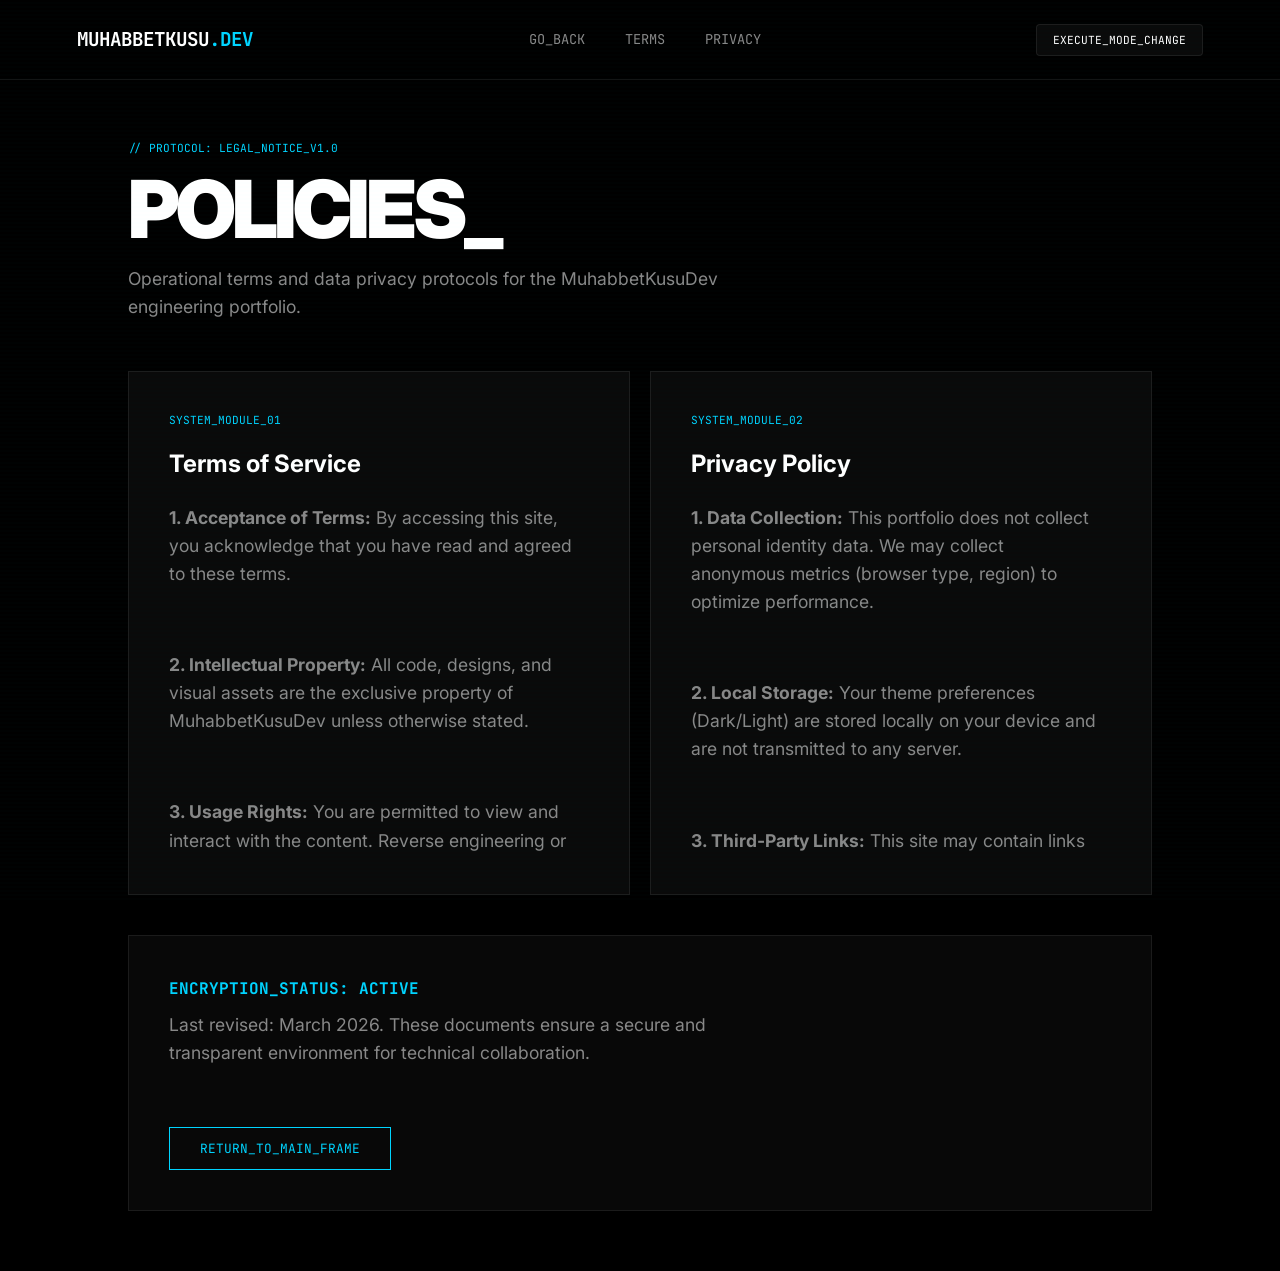
==== legal.html @ ad4958ea "update 2.0" ====
<!DOCTYPE html>
<html lang="en" data-theme="dark">
<head>
    <meta charset="UTF-8">
    <meta name="viewport" content="width=device-width, initial-scale=1.0">
    <title>Legal | MuhabbetKusuDev</title>
    <link href="https://fonts.googleapis.com/css2?family=JetBrains+Mono:wght@300;400;700&family=Inter:wght@300;400;700;900&display=swap" rel="stylesheet">
    <style>
        :root {
            --bg: #000000;
            --surface: #0a0a0a;
            --glass: rgba(255, 255, 255, 0.03);
            --border: rgba(255, 255, 255, 0.08);
            --accent: #00d4ff;
            --accent-glow: rgba(0, 212, 255, 0.2);
            --text-main: #ffffff;
            --text-dim: #888888;
            --font-mono: 'JetBrains Mono', monospace;
            --font-sans: 'Inter', sans-serif;
        }

        [data-theme="light"] {
            --bg: #f5f5f7;
            --surface: #ffffff;
            --glass: rgba(0, 0, 0, 0.02);
            --border: rgba(0, 0, 0, 0.1);
            --text-main: #000000;
            --text-dim: #666666;
            --accent: #0088cc;
        }

        * {
            margin: 0;
            padding: 0;
            box-sizing: border-box;
            cursor: crosshair;
        }

        body {
            background-color: var(--bg);
            color: var(--text-main);
            font-family: var(--font-sans);
            overflow-x: hidden;
            line-height: 1.6;
            transition: background 0.4s ease;
        }

        .scanline {
            position: fixed;
            top: 0;
            left: 0;
            width: 100%;
            height: 100%;
            background: linear-gradient(to bottom, transparent 50%, rgba(0, 212, 255, 0.02) 50%);
            background-size: 100% 4px;
            z-index: 9999;
            pointer-events: none;
            opacity: 0.5;
        }

        nav {
            position: fixed;
            top: 0;
            width: 100%;
            height: 80px;
            display: flex;
            justify-content: space-between;
            align-items: center;
            padding: 0 6%;
            z-index: 1000;
            backdrop-filter: blur(20px);
            border-bottom: 1px solid var(--border);
        }

        .logo {
            font-family: var(--font-mono);
            font-weight: 700;
            font-size: 1.2rem;
            letter-spacing: -1px;
        }

        .logo span { color: var(--accent); }

        .nav-items { display: flex; gap: 40px; }
        .nav-items a {
            text-decoration: none;
            color: var(--text-dim);
            font-size: 0.85rem;
            font-family: var(--font-mono);
            transition: 0.3s;
            text-transform: uppercase;
        }
        .nav-items a:hover { color: var(--accent); }

        .theme-toggle {
            background: var(--surface);
            border: 1px solid var(--border);
            color: var(--text-main);
            padding: 8px 16px;
            border-radius: 4px;
            font-family: var(--font-mono);
            font-size: 0.7rem;
            cursor: pointer;
        }

        section {
            min-height: 100vh;
            padding: 140px 10% 60px;
        }

        .hero h1 {
            font-size: clamp(3rem, 8vw, 5rem);
            font-weight: 900;
            line-height: 0.9;
            margin-bottom: 20px;
            letter-spacing: -4px;
        }

        .hero p {
            max-width: 600px;
            color: var(--text-dim);
            font-size: 1.1rem;
            margin-bottom: 40px;
        }

        .grid {
            display: grid;
            grid-template-columns: repeat(auto-fill, minmax(400px, 1fr));
            gap: 20px;
            margin-top: 50px;
        }

        .card {
            background: var(--surface);
            border: 1px solid var(--border);
            padding: 40px;
            position: relative;
            transition: 0.4s cubic-bezier(0.4, 0, 0.2, 1);
        }

        .card:hover {
            border-color: var(--accent);
            transform: translateY(-5px);
            box-shadow: 0 10px 30px -10px var(--accent-glow);
        }

        .card-tag {
            font-family: var(--font-mono);
            font-size: 0.7rem;
            color: var(--accent);
            margin-bottom: 15px;
            display: block;
        }

        .card h3 {
            font-size: 1.5rem;
            margin-bottom: 20px;
            font-weight: 700;
        }

        .legal-content {
            color: var(--text-dim);
            font-size: 0.9rem;
            max-height: 350px;
            overflow-y: auto;
            padding-right: 15px;
        }

        .legal-content::-webkit-scrollbar { width: 3px; }
        .legal-content::-webkit-scrollbar-track { background: var(--bg); }
        .legal-content::-webkit-scrollbar-thumb { background: var(--accent); }

        .about-content {
            background: var(--glass);
            border: 1px solid var(--border);
            padding: 40px;
            margin-top: 40px;
        }

        .btn-back {
            background: transparent;
            border: 1px solid var(--accent);
            color: var(--accent);
            padding: 12px 30px;
            font-family: var(--font-mono);
            cursor: pointer;
            transition: 0.3s;
            margin-top: 20px;
            text-transform: uppercase;
            font-size: 0.8rem;
        }

        .btn-back:hover {
            background: var(--accent);
            color: #000;
        }

        @media (max-width: 768px) {
            .grid { grid-template-columns: 1fr; }
            .hero h1 { font-size: 3rem; }
            section { padding: 100px 5% 40px; }
            .nav-items { display: none; }
        }
    </style>
</head>
<body>
    <div class="scanline"></div>

    <nav>
        <div class="logo">MUHABBETKUSU<span>.DEV</span></div>
        <div class="nav-items">
            <a href="/">GO_BACK</a>
            <a href="#tos">TERMS</a>
            <a href="#privacy">PRIVACY</a>
        </div>
        <button class="theme-toggle" id="themeBtn">EXECUTE_MODE_CHANGE</button>
    </nav>

    <section class="hero">
        <span class="card-tag">// PROTOCOL: LEGAL_NOTICE_V1.0</span>
        <h1>POLICIES<span>_</span></h1>
        <p>Operational terms and data privacy protocols for the MuhabbetKusuDev engineering portfolio.</p>

        <div class="grid">
            <div class="card" id="tos">
                <span class="card-tag">SYSTEM_MODULE_01</span>
                <h3>Terms of Service</h3>
                <div class="legal-content">
                    <p><strong>1. Acceptance of Terms:</strong> By accessing this site, you acknowledge that you have read and agreed to these terms.</p><br>
                    <p><strong>2. Intellectual Property:</strong> All code, designs, and visual assets are the exclusive property of MuhabbetKusuDev unless otherwise stated.</p><br>
                    <p><strong>3. Usage Rights:</strong> You are permitted to view and interact with the content. Reverse engineering or unauthorized commercial distribution is prohibited.</p><br>
                    <p><strong>4. No Warranty:</strong> All projects and code snippets are provided "as-is" for demonstration purposes without any technical guarantees.</p>
                </div>
            </div>

            <div class="card" id="privacy">
                <span class="card-tag">SYSTEM_MODULE_02</span>
                <h3>Privacy Policy</h3>
                <div class="legal-content">
                    <p><strong>1. Data Collection:</strong> This portfolio does not collect personal identity data. We may collect anonymous metrics (browser type, region) to optimize performance.</p><br>
                    <p><strong>2. Local Storage:</strong> Your theme preferences (Dark/Light) are stored locally on your device and are not transmitted to any server.</p><br>
                    <p><strong>3. Third-Party Links:</strong> This site may contain links to external repositories (GitHub, LinkedIn). Their privacy policies are independent of ours.</p><br>
                    <p><strong>4. Communications:</strong> If you contact the developer via email, your information is used solely for the purpose of professional communication.</p>
                </div>
            </div>
        </div>

        <div class="about-content">
            <h2 style="font-family: var(--font-mono); font-size: 1rem; color: var(--accent); margin-bottom: 10px;">ENCRYPTION_STATUS: ACTIVE</h2>
            <p style="color: var(--text-dim);">Last revised: March 2026. These documents ensure a secure and transparent environment for technical collaboration.</p>
            <button class="btn-back" onclick="window.location.href='index.html'">RETURN_TO_MAIN_FRAME</button>
        </div>
    </section>

    <script>
        const btn = document.getElementById('themeBtn');
        const html = document.documentElement;

        btn.addEventListener('click', () => {
            const currentTheme = html.getAttribute('data-theme');
            const newTheme = currentTheme === 'dark' ? 'light' : 'dark';
            html.setAttribute('data-theme', newTheme);
        });
    </script>
</body>
</html>
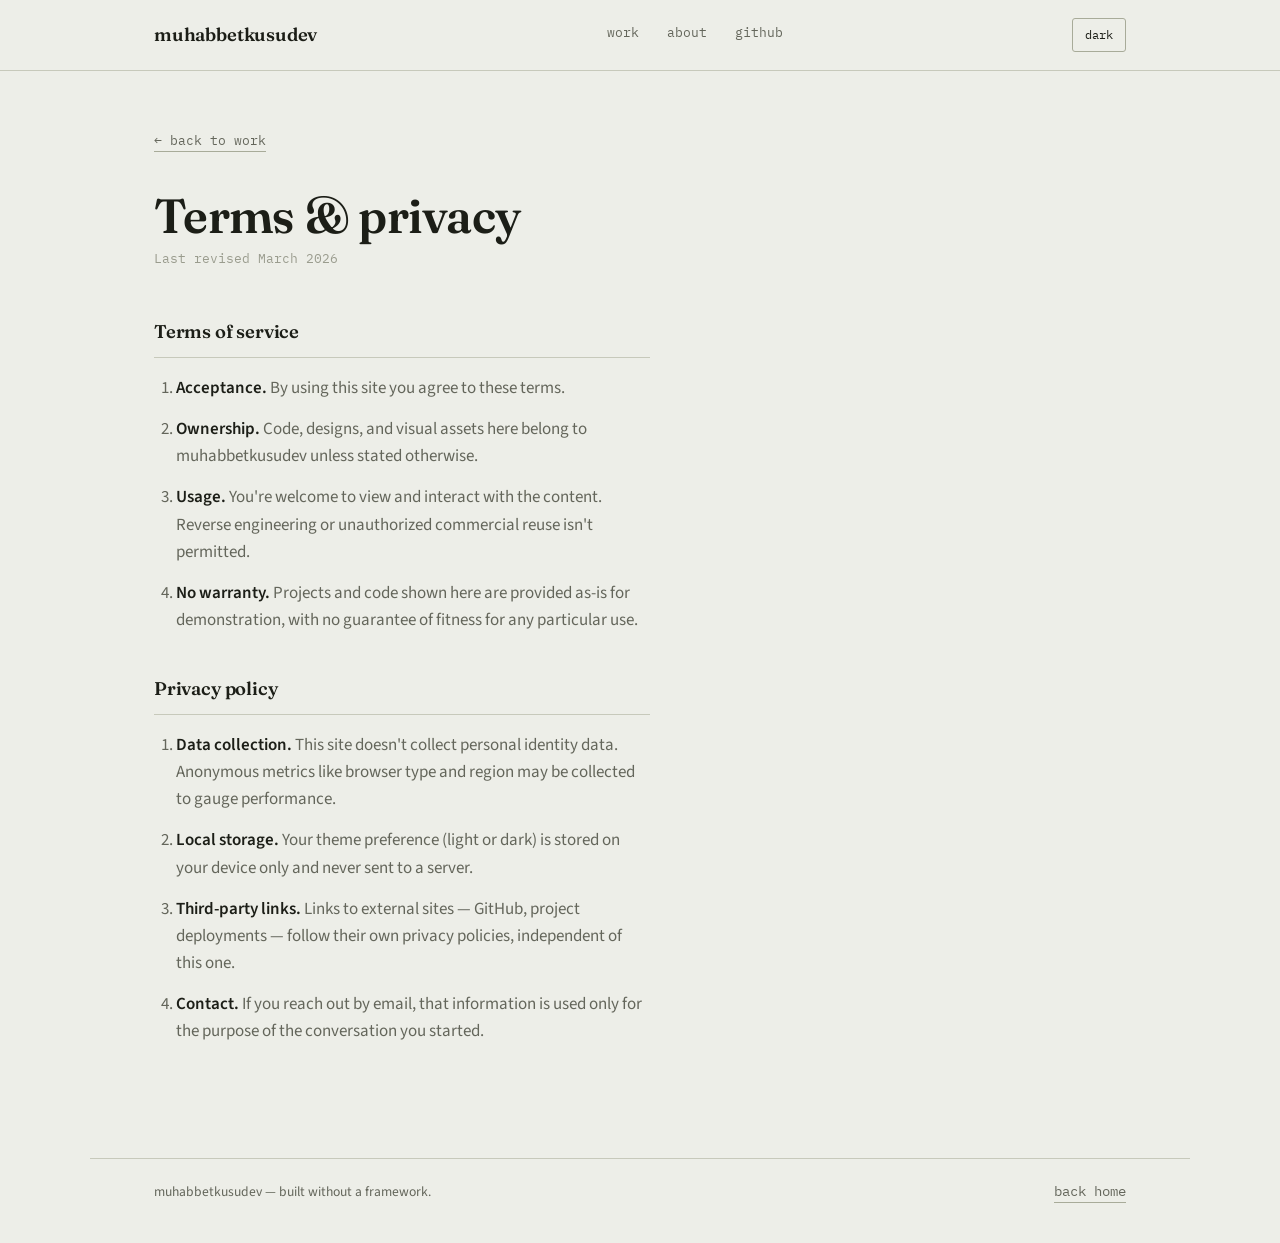
==== commit b3c7a34c: "yeniledik" ====
--- a/legal.html
+++ b/legal.html
@@ -1,266 +1,110 @@
 <!DOCTYPE html>
-<html lang="en" data-theme="dark">
+<html lang="en" data-theme="light">
 <head>
-    <meta charset="UTF-8">
-    <meta name="viewport" content="width=device-width, initial-scale=1.0">
-    <title>Legal | MuhabbetKusuDev</title>
-    <link href="https://fonts.googleapis.com/css2?family=JetBrains+Mono:wght@300;400;700&family=Inter:wght@300;400;700;900&display=swap" rel="stylesheet">
-    <style>
-        :root {
-            --bg: #000000;
-            --surface: #0a0a0a;
-            --glass: rgba(255, 255, 255, 0.03);
-            --border: rgba(255, 255, 255, 0.08);
-            --accent: #00d4ff;
-            --accent-glow: rgba(0, 212, 255, 0.2);
-            --text-main: #ffffff;
-            --text-dim: #888888;
-            --font-mono: 'JetBrains Mono', monospace;
-            --font-sans: 'Inter', sans-serif;
-        }
-
-        [data-theme="light"] {
-            --bg: #f5f5f7;
-            --surface: #ffffff;
-            --glass: rgba(0, 0, 0, 0.02);
-            --border: rgba(0, 0, 0, 0.1);
-            --text-main: #000000;
-            --text-dim: #666666;
-            --accent: #0088cc;
-        }
-
-        * {
-            margin: 0;
-            padding: 0;
-            box-sizing: border-box;
-            cursor: crosshair;
-        }
-
-        body {
-            background-color: var(--bg);
-            color: var(--text-main);
-            font-family: var(--font-sans);
-            overflow-x: hidden;
-            line-height: 1.6;
-            transition: background 0.4s ease;
-        }
-
-        .scanline {
-            position: fixed;
-            top: 0;
-            left: 0;
-            width: 100%;
-            height: 100%;
-            background: linear-gradient(to bottom, transparent 50%, rgba(0, 212, 255, 0.02) 50%);
-            background-size: 100% 4px;
-            z-index: 9999;
-            pointer-events: none;
-            opacity: 0.5;
-        }
-
-        nav {
-            position: fixed;
-            top: 0;
-            width: 100%;
-            height: 80px;
-            display: flex;
-            justify-content: space-between;
-            align-items: center;
-            padding: 0 6%;
-            z-index: 1000;
-            backdrop-filter: blur(20px);
-            border-bottom: 1px solid var(--border);
-        }
-
-        .logo {
-            font-family: var(--font-mono);
-            font-weight: 700;
-            font-size: 1.2rem;
-            letter-spacing: -1px;
-        }
-
-        .logo span { color: var(--accent); }
-
-        .nav-items { display: flex; gap: 40px; }
-        .nav-items a {
-            text-decoration: none;
-            color: var(--text-dim);
-            font-size: 0.85rem;
-            font-family: var(--font-mono);
-            transition: 0.3s;
-            text-transform: uppercase;
-        }
-        .nav-items a:hover { color: var(--accent); }
-
-        .theme-toggle {
-            background: var(--surface);
-            border: 1px solid var(--border);
-            color: var(--text-main);
-            padding: 8px 16px;
-            border-radius: 4px;
-            font-family: var(--font-mono);
-            font-size: 0.7rem;
-            cursor: pointer;
-        }
-
-        section {
-            min-height: 100vh;
-            padding: 140px 10% 60px;
-        }
-
-        .hero h1 {
-            font-size: clamp(3rem, 8vw, 5rem);
-            font-weight: 900;
-            line-height: 0.9;
-            margin-bottom: 20px;
-            letter-spacing: -4px;
-        }
-
-        .hero p {
-            max-width: 600px;
-            color: var(--text-dim);
-            font-size: 1.1rem;
-            margin-bottom: 40px;
-        }
-
-        .grid {
-            display: grid;
-            grid-template-columns: repeat(auto-fill, minmax(400px, 1fr));
-            gap: 20px;
-            margin-top: 50px;
-        }
-
-        .card {
-            background: var(--surface);
-            border: 1px solid var(--border);
-            padding: 40px;
-            position: relative;
-            transition: 0.4s cubic-bezier(0.4, 0, 0.2, 1);
-        }
-
-        .card:hover {
-            border-color: var(--accent);
-            transform: translateY(-5px);
-            box-shadow: 0 10px 30px -10px var(--accent-glow);
-        }
-
-        .card-tag {
-            font-family: var(--font-mono);
-            font-size: 0.7rem;
-            color: var(--accent);
-            margin-bottom: 15px;
-            display: block;
-        }
-
-        .card h3 {
-            font-size: 1.5rem;
-            margin-bottom: 20px;
-            font-weight: 700;
-        }
-
-        .legal-content {
-            color: var(--text-dim);
-            font-size: 0.9rem;
-            max-height: 350px;
-            overflow-y: auto;
-            padding-right: 15px;
-        }
-
-        .legal-content::-webkit-scrollbar { width: 3px; }
-        .legal-content::-webkit-scrollbar-track { background: var(--bg); }
-        .legal-content::-webkit-scrollbar-thumb { background: var(--accent); }
-
-        .about-content {
-            background: var(--glass);
-            border: 1px solid var(--border);
-            padding: 40px;
-            margin-top: 40px;
-        }
-
-        .btn-back {
-            background: transparent;
-            border: 1px solid var(--accent);
-            color: var(--accent);
-            padding: 12px 30px;
-            font-family: var(--font-mono);
-            cursor: pointer;
-            transition: 0.3s;
-            margin-top: 20px;
-            text-transform: uppercase;
-            font-size: 0.8rem;
-        }
-
-        .btn-back:hover {
-            background: var(--accent);
-            color: #000;
-        }
-
-        @media (max-width: 768px) {
-            .grid { grid-template-columns: 1fr; }
-            .hero h1 { font-size: 3rem; }
-            section { padding: 100px 5% 40px; }
-            .nav-items { display: none; }
-        }
-    </style>
+<meta charset="UTF-8">
+<meta name="viewport" content="width=device-width, initial-scale=1.0">
+<title>Legal — muhabbetkusudev</title>
+<link rel="preconnect" href="https://fonts.googleapis.com">
+<link rel="preconnect" href="https://fonts.gstatic.com" crossorigin>
+<link href="https://fonts.googleapis.com/css2?family=Fraunces:opsz,wght@9..144,400;9..144,500;9..144,600;9..144,700&family=Source+Sans+3:wght@400;500;600&family=IBM+Plex+Mono:wght@400;500&display=swap" rel="stylesheet">
+<link rel="stylesheet" href="styles.css">
+<style>
+  .legal-main { padding-top: 56px; padding-bottom: 72px; }
+  .legal-back {
+    font-family: var(--font-mono);
+    font-size: 0.82rem;
+    color: var(--ink-dim);
+    border-bottom: 1px solid var(--line-strong);
+    display: inline-block;
+    margin-bottom: 40px;
+    transition: color 0.15s ease-out, border-color 0.15s ease-out;
+  }
+  .legal-back:hover, .legal-back:focus-visible {
+    color: var(--accent);
+    border-color: var(--accent);
+  }
+  .legal-doc { max-width: var(--measure); }
+  .legal-doc h1 {
+    font-size: clamp(2.2rem, 6vw, 3rem);
+    margin-bottom: 8px;
+  }
+  .legal-rev {
+    font-family: var(--font-mono);
+    font-size: 0.8rem;
+    color: var(--ink-faint);
+    margin-bottom: 48px;
+  }
+  .legal-section { margin-bottom: 40px; }
+  .legal-section h2 {
+    font-size: 1.15rem;
+    margin-bottom: 14px;
+    padding-bottom: 10px;
+    border-bottom: 1px solid var(--line);
+  }
+  .legal-section ol {
+    padding-left: 22px;
+    display: grid;
+    gap: 14px;
+  }
+  .legal-section li {
+    color: var(--ink-dim);
+  }
+  .legal-section li strong {
+    color: var(--ink);
+    font-weight: 600;
+  }
+</style>
 </head>
 <body>
-    <div class="scanline"></div>
 
-    <nav>
-        <div class="logo">MUHABBETKUSU<span>.DEV</span></div>
-        <div class="nav-items">
-            <a href="/">GO_BACK</a>
-            <a href="#tos">TERMS</a>
-            <a href="#privacy">PRIVACY</a>
-        </div>
-        <button class="theme-toggle" id="themeBtn">EXECUTE_MODE_CHANGE</button>
+<header class="masthead">
+  <div class="masthead-row">
+    <a class="mark" href="index.html">muhabbetkusudev</a>
+    <nav class="topnav" aria-label="Primary">
+      <a href="index.html#work">work</a>
+      <a href="index.html#about">about</a>
+      <a href="https://github.com/muhabbetkusudayi" target="_blank" rel="noopener">github</a>
     </nav>
+    <button class="mode-switch" id="modeSwitch" type="button" aria-pressed="false">
+      <span id="modeSwitchLabel">dark</span>
+    </button>
+  </div>
+</header>
 
-    <section class="hero">
-        <span class="card-tag">// PROTOCOL: LEGAL_NOTICE_V1.0</span>
-        <h1>POLICIES<span>_</span></h1>
-        <p>Operational terms and data privacy protocols for the MuhabbetKusuDev engineering portfolio.</p>
+<main class="legal-main">
+  <a class="legal-back" href="index.html">← back to work</a>
 
-        <div class="grid">
-            <div class="card" id="tos">
-                <span class="card-tag">SYSTEM_MODULE_01</span>
-                <h3>Terms of Service</h3>
-                <div class="legal-content">
-                    <p><strong>1. Acceptance of Terms:</strong> By accessing this site, you acknowledge that you have read and agreed to these terms.</p><br>
-                    <p><strong>2. Intellectual Property:</strong> All code, designs, and visual assets are the exclusive property of MuhabbetKusuDev unless otherwise stated.</p><br>
-                    <p><strong>3. Usage Rights:</strong> You are permitted to view and interact with the content. Reverse engineering or unauthorized commercial distribution is prohibited.</p><br>
-                    <p><strong>4. No Warranty:</strong> All projects and code snippets are provided "as-is" for demonstration purposes without any technical guarantees.</p>
-                </div>
-            </div>
+  <div class="legal-doc">
+    <h1>Terms &amp; privacy</h1>
+    <p class="legal-rev">Last revised March 2026</p>
 
-            <div class="card" id="privacy">
-                <span class="card-tag">SYSTEM_MODULE_02</span>
-                <h3>Privacy Policy</h3>
-                <div class="legal-content">
-                    <p><strong>1. Data Collection:</strong> This portfolio does not collect personal identity data. We may collect anonymous metrics (browser type, region) to optimize performance.</p><br>
-                    <p><strong>2. Local Storage:</strong> Your theme preferences (Dark/Light) are stored locally on your device and are not transmitted to any server.</p><br>
-                    <p><strong>3. Third-Party Links:</strong> This site may contain links to external repositories (GitHub, LinkedIn). Their privacy policies are independent of ours.</p><br>
-                    <p><strong>4. Communications:</strong> If you contact the developer via email, your information is used solely for the purpose of professional communication.</p>
-                </div>
-            </div>
-        </div>
-
-        <div class="about-content">
-            <h2 style="font-family: var(--font-mono); font-size: 1rem; color: var(--accent); margin-bottom: 10px;">ENCRYPTION_STATUS: ACTIVE</h2>
-            <p style="color: var(--text-dim);">Last revised: March 2026. These documents ensure a secure and transparent environment for technical collaboration.</p>
-            <button class="btn-back" onclick="window.location.href='index.html'">RETURN_TO_MAIN_FRAME</button>
-        </div>
+    <section class="legal-section">
+      <h2>Terms of service</h2>
+      <ol>
+        <li><strong>Acceptance.</strong> By using this site you agree to these terms.</li>
+        <li><strong>Ownership.</strong> Code, designs, and visual assets here belong to muhabbetkusudev unless stated otherwise.</li>
+        <li><strong>Usage.</strong> You're welcome to view and interact with the content. Reverse engineering or unauthorized commercial reuse isn't permitted.</li>
+        <li><strong>No warranty.</strong> Projects and code shown here are provided as-is for demonstration, with no guarantee of fitness for any particular use.</li>
+      </ol>
     </section>
 
-    <script>
-        const btn = document.getElementById('themeBtn');
-        const html = document.documentElement;
+    <section class="legal-section">
+      <h2>Privacy policy</h2>
+      <ol>
+        <li><strong>Data collection.</strong> This site doesn't collect personal identity data. Anonymous metrics like browser type and region may be collected to gauge performance.</li>
+        <li><strong>Local storage.</strong> Your theme preference (light or dark) is stored on your device only and never sent to a server.</li>
+        <li><strong>Third-party links.</strong> Links to external sites — GitHub, project deployments — follow their own privacy policies, independent of this one.</li>
+        <li><strong>Contact.</strong> If you reach out by email, that information is used only for the purpose of the conversation you started.</li>
+      </ol>
+    </section>
+  </div>
+</main>
 
-        btn.addEventListener('click', () => {
-            const currentTheme = html.getAttribute('data-theme');
-            const newTheme = currentTheme === 'dark' ? 'light' : 'dark';
-            html.setAttribute('data-theme', newTheme);
-        });
-    </script>
+<footer class="site-footer">
+  <p>muhabbetkusudev — built without a framework.</p>
+  <a href="index.html">back home</a>
+</footer>
+
+<script src="script.js"></script>
 </body>
 </html>
--- a/styles.css
+++ b/styles.css
@@ -0,0 +1,371 @@
+@layer reset, tokens, base, layout, components, utilities;
+
+@layer reset {
+  *, *::before, *::after { box-sizing: border-box; }
+  html { -webkit-text-size-adjust: 100%; }
+  body { margin: 0; }
+  h1, h2, h3, p { margin: 0; }
+  a { color: inherit; }
+  button { font: inherit; color: inherit; background: none; border: none; }
+  img, svg { display: block; max-width: 100%; }
+}
+
+@layer tokens {
+  :root {
+    --bg: #EDEEE8;
+    --surface: #FBFBF8;
+    --ink: #1C1E17;
+    --ink-dim: #64665B;
+    --ink-faint: #9A9C8E;
+    --line: #C7C9BB;
+    --line-strong: #A8AB99;
+    --accent: #3C5A3B;
+    --accent-ink: #F4F5EE;
+    --status-archived: #8A5A2E;
+    --status-ref: #5B5E51;
+    --focus: #2F6FED;
+
+    --font-display: 'Fraunces', Georgia, serif;
+    --font-body: 'Source Sans 3', -apple-system, sans-serif;
+    --font-mono: 'IBM Plex Mono', ui-monospace, monospace;
+
+    --measure: 62ch;
+    --edge: clamp(20px, 5vw, 64px);
+
+    --dur: 0.15s;
+    --ease: ease-out;
+  }
+
+  [data-theme="dark"] {
+    --bg: #17190F;
+    --surface: #1E2015;
+    --ink: #EDEFE4;
+    --ink-dim: #A6A896;
+    --ink-faint: #6E7061;
+    --line: #3A3D26;
+    --line-strong: #4C4F33;
+    --accent: #8FB984;
+    --accent-ink: #14150D;
+    --status-archived: #D0925B;
+    --status-ref: #A6A896;
+    --focus: #7FB0FF;
+  }
+
+  @media (prefers-reduced-motion: reduce) {
+    :root { --dur: 0s; }
+  }
+}
+
+@layer base {
+  body {
+    background: var(--bg);
+    color: var(--ink);
+    font-family: var(--font-body);
+    font-size: 17px;
+    line-height: 1.6;
+    transition: background var(--dur) var(--ease), color var(--dur) var(--ease);
+  }
+
+  a {
+    text-decoration: none;
+  }
+
+  :focus-visible {
+    outline: 2px solid var(--focus);
+    outline-offset: 3px;
+    border-radius: 2px;
+  }
+
+  ::selection {
+    background: var(--accent);
+    color: var(--accent-ink);
+  }
+}
+
+@layer layout {
+  .masthead {
+    border-bottom: 1px solid var(--line);
+    background: var(--bg);
+    position: sticky;
+    top: 0;
+    z-index: 10;
+  }
+
+  .masthead-row {
+    max-width: 1100px;
+    margin: 0 auto;
+    padding: 18px var(--edge);
+    display: flex;
+    align-items: center;
+    justify-content: space-between;
+    gap: 24px;
+  }
+
+  main {
+    max-width: 1100px;
+    margin: 0 auto;
+    padding: 0 var(--edge);
+  }
+
+  .intro {
+    padding: 64px 0 56px;
+    max-width: 760px;
+  }
+
+  .section-head {
+    display: flex;
+    align-items: baseline;
+    justify-content: space-between;
+    gap: 16px;
+    border-bottom: 1px solid var(--line);
+    padding-bottom: 14px;
+    margin-bottom: 6px;
+  }
+
+  .work {
+    padding: 40px 0 24px;
+  }
+
+  .about {
+    padding: 56px 0 72px;
+    border-top: 1px solid var(--line);
+    margin-top: 24px;
+  }
+
+  .about-body {
+    max-width: var(--measure);
+    display: grid;
+    gap: 18px;
+    padding-top: 24px;
+  }
+
+  .site-footer {
+    border-top: 1px solid var(--line);
+    max-width: 1100px;
+    margin: 0 auto;
+    padding: 22px var(--edge) 40px;
+    display: flex;
+    justify-content: space-between;
+    align-items: center;
+    gap: 16px;
+    color: var(--ink-dim);
+    font-size: 0.85rem;
+  }
+
+  @media (max-width: 720px) {
+    .topnav { display: none; }
+    .intro { padding: 44px 0 40px; }
+    h1 { font-size: clamp(2.1rem, 9vw, 2.8rem) !important; }
+  }
+}
+
+@layer components {
+  .mark {
+    font-family: var(--font-display);
+    font-weight: 600;
+    font-size: 1.15rem;
+    letter-spacing: -0.01em;
+  }
+
+  .topnav {
+    display: flex;
+    gap: 28px;
+    font-family: var(--font-mono);
+    font-size: 0.82rem;
+  }
+
+  .topnav a {
+    color: var(--ink-dim);
+    padding-bottom: 3px;
+    border-bottom: 1px solid transparent;
+    transition: color var(--dur) var(--ease), border-color var(--dur) var(--ease);
+  }
+
+  .topnav a:hover,
+  .topnav a:focus-visible {
+    color: var(--ink);
+    border-bottom-color: var(--accent);
+  }
+
+  .mode-switch {
+    font-family: var(--font-mono);
+    font-size: 0.78rem;
+    border: 1px solid var(--line-strong);
+    padding: 6px 12px;
+    border-radius: 3px;
+    cursor: pointer;
+    transition: border-color var(--dur) var(--ease), background var(--dur) var(--ease);
+  }
+
+  .mode-switch:hover {
+    border-color: var(--accent);
+  }
+
+  .eyebrow {
+    font-family: var(--font-mono);
+    font-size: 0.82rem;
+    color: var(--accent);
+    margin-bottom: 18px;
+  }
+
+  h1 {
+    font-family: var(--font-display);
+    font-optical-sizing: auto;
+    font-weight: 600;
+    font-size: clamp(2.6rem, 5.6vw, 4rem);
+    line-height: 1.02;
+    letter-spacing: -0.015em;
+    color: var(--ink);
+  }
+
+  .intro-lede {
+    margin-top: 26px;
+    max-width: var(--measure);
+    font-size: 1.08rem;
+    color: var(--ink-dim);
+  }
+
+  h2 {
+    font-family: var(--font-display);
+    font-weight: 600;
+    font-size: 1.7rem;
+    letter-spacing: -0.01em;
+  }
+
+  .section-note {
+    font-family: var(--font-mono);
+    font-size: 0.8rem;
+    color: var(--ink-faint);
+  }
+
+  .manifest {
+    display: flex;
+    flex-direction: column;
+  }
+
+  .manifest-header {
+    display: grid;
+    grid-template-columns: 200px 1fr 160px;
+    gap: 24px;
+    padding: 10px 4px;
+    font-family: var(--font-mono);
+    font-size: 0.72rem;
+    text-transform: uppercase;
+    letter-spacing: 0.08em;
+    color: var(--ink-faint);
+    border-bottom: 1px solid var(--line);
+  }
+
+  .manifest-row {
+    display: grid;
+    grid-template-columns: 200px 1fr 160px;
+    gap: 24px;
+    align-items: start;
+    padding: 22px 4px;
+    border-bottom: 1px solid var(--line);
+  }
+
+  .m-name {
+    display: flex;
+    flex-direction: column;
+    gap: 4px;
+  }
+
+  .m-title {
+    font-family: var(--font-display);
+    font-weight: 500;
+    font-size: 1.15rem;
+    color: var(--ink);
+  }
+
+  .m-tag {
+    font-family: var(--font-mono);
+    font-size: 0.75rem;
+    color: var(--ink-faint);
+  }
+
+  .m-desc {
+    color: var(--ink-dim);
+    font-size: 0.97rem;
+    max-width: 52ch;
+  }
+
+  .m-meta {
+    display: flex;
+    flex-direction: column;
+    align-items: flex-end;
+    gap: 10px;
+    text-align: right;
+  }
+
+  .m-status {
+    font-family: var(--font-mono);
+    font-size: 0.72rem;
+    padding: 3px 8px;
+    border-radius: 2px;
+    border: 1px solid var(--line-strong);
+    color: var(--ink-dim);
+    white-space: nowrap;
+  }
+
+  .m-status.is-active {
+    color: var(--accent);
+    border-color: var(--accent);
+  }
+
+  .m-status.is-archived {
+    color: var(--status-archived);
+    border-color: var(--status-archived);
+  }
+
+  .m-status.is-ref {
+    color: var(--status-ref);
+  }
+
+  .m-link {
+    font-family: var(--font-mono);
+    font-size: 0.85rem;
+    color: var(--ink);
+    border-bottom: 1px solid var(--line-strong);
+    transition: color var(--dur) var(--ease), border-color var(--dur) var(--ease);
+  }
+
+  .m-link:hover,
+  .m-link:focus-visible {
+    color: var(--accent);
+    border-color: var(--accent);
+  }
+
+  .about-body p {
+    color: var(--ink-dim);
+  }
+
+  .site-footer a {
+    font-family: var(--font-mono);
+    font-size: 0.85rem;
+    border-bottom: 1px solid var(--line-strong);
+  }
+
+  .site-footer a:hover,
+  .site-footer a:focus-visible {
+    color: var(--accent);
+    border-color: var(--accent);
+  }
+
+  @media (max-width: 720px) {
+    .manifest-header { display: none; }
+
+    .manifest-row {
+      grid-template-columns: 1fr;
+      gap: 10px;
+      padding: 20px 4px;
+    }
+
+    .m-meta {
+      flex-direction: row;
+      justify-content: space-between;
+      align-items: center;
+      text-align: left;
+    }
+  }
+}
